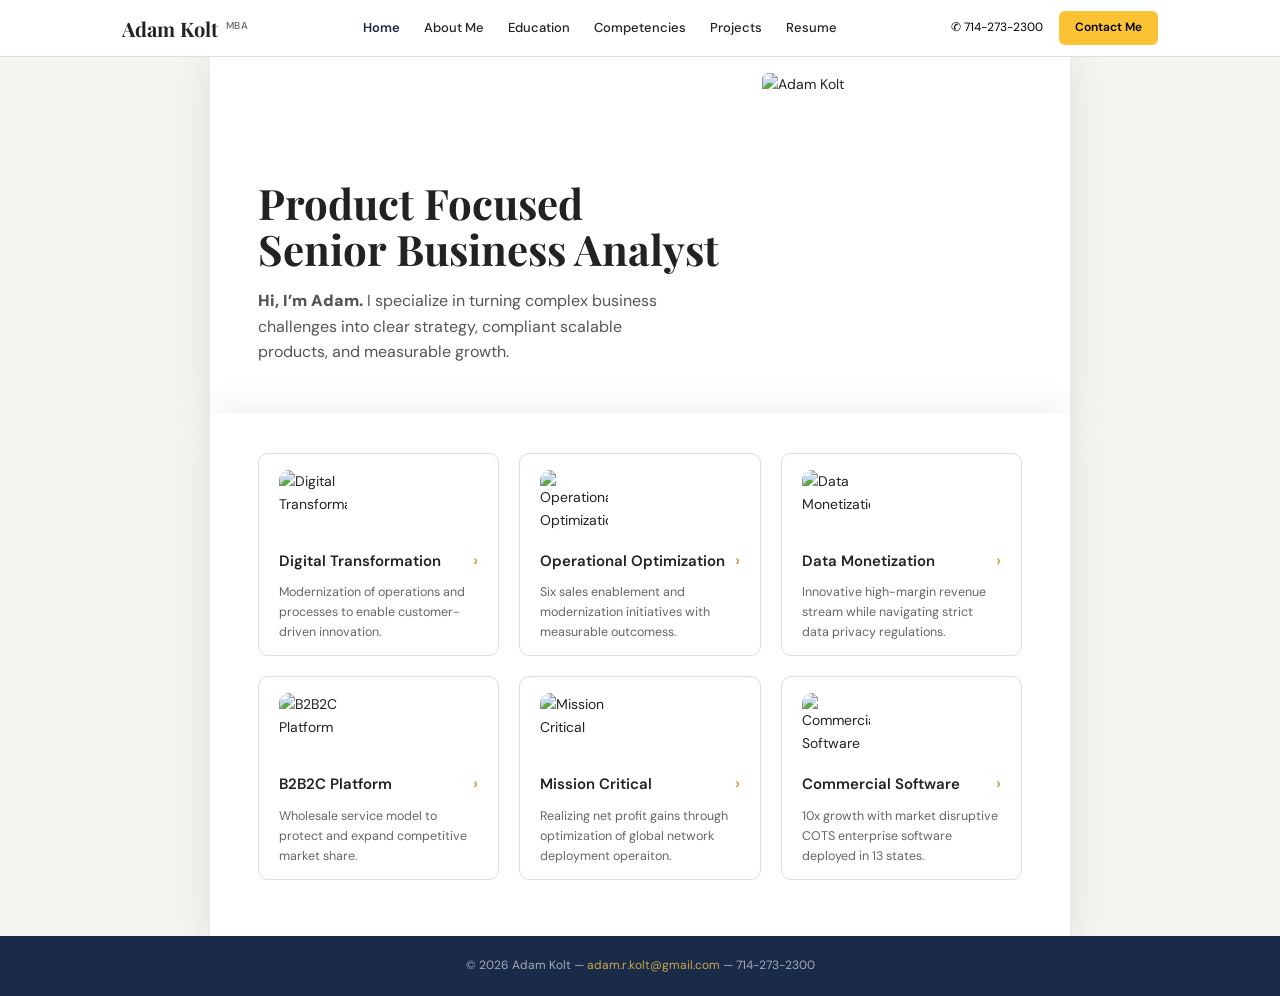
==== index.html @ 17c33299 "Swap Operational Optimization and Commercial Software card positions" ====
<!DOCTYPE html>
<html lang="en">

<head>
  <meta charset="UTF-8">
  <meta name="viewport" content="width=device-width, initial-scale=1.0">
  <title>Adam Kolt MBA – Portfolio</title>
  <link
    href="https://fonts.googleapis.com/css2?family=Playfair+Display:wght@700&family=DM+Sans:wght@300;400;500;600&display=swap"
    rel="stylesheet">
  <link rel="stylesheet" href="css/style.css">
</head>

<body>

  <!-- HEADER -->
  <header class="site-header">
    <div class="header-inner">
      <a href="index.html" class="header-logo">Adam Kolt <sup>MBA</sup></a>
      <nav class="site-nav">
        <a href="index.html" class="active">Home</a>
        <a href="about.html">About Me</a>
        <a href="education.html">Education</a>
        <a href="competencies.html">Competencies</a>
        <a href="projects/digital-transformation.html">Projects</a>
        <a href="resume.html">Resume</a>
      </nav>
      <div class="header-actions">
        <span class="header-phone">&#9990; 714-273-2300</span>
        <a href="mailto:adam.r.kolt@gmail.com" class="btn-contact">Contact Me</a>
      </div>
    </div>
  </header>

  <!-- HERO -->
  <div class="hero">
    <div class="hero-inner">
      <div>
        <h1 class="hero-heading">Product Focused Senior Business Analyst</h1>
        <p class="hero-sub">
          <span style="font-weight:900;">Hi, I’m Adam.</span> I specialize in turning complex business challenges into
          clear strategy, compliant scalable products, and measurable growth.
        </p>

      </div>
      <div class="hero-photo">
        <img src="images/AdamKolt.JPG" alt="Adam Kolt"
          style="width:100%;height:100%;object-fit:cover;object-position:center top;">
      </div>
    </div>
  </div>

  <!-- PROJECT CARDS -->
  <div class="cards-section">
    <div class="cards-grid">

      <!-- Digital Transformation -->
      <a href="projects/digital-transformation.html" class="project-card">
        <div class="card-icon">
          <img src="images/DT_Icon.png" alt="Digital Transformation" style="width:100%;height:100%;object-fit:contain;">
        </div>
        <div class="card-title">
          <h3>Digital Transformation</h3>
          <span class="card-arrow">›</span>
        </div>
        <p class="card-desc">Modernization of operations and processes to enable customer-driven innovation.</p>
      </a>

      <!-- Operational Optimization -->
      <a href="projects/operational-optimization.html" class="project-card">
        <div class="card-icon">
          <img src="images/OO_Icon.png" alt="Operational Optimization"
            style="width:100%;height:100%;object-fit:contain;">
        </div>
        <div class="card-title">
          <h3>Operational Optimization</h3>
          <span class="card-arrow">›</span>
        </div>
        <p class="card-desc">Six sales enablement and modernization initiatives with measurable outcomess.</p>
      </a>

      <!-- Data Monetization -->
      <a href="projects/data-monetization.html" class="project-card">
        <div class="card-icon">
          <img src="images/DM_Icon.png" alt="Data Monetization" style="width:100%;height:100%;object-fit:contain;">
        </div>
        <div class="card-title">
          <h3>Data Monetization</h3>
          <span class="card-arrow">›</span>
        </div>
        <p class="card-desc">Innovative high-margin revenue stream while navigating strict data privacy regulations.
        </p>
      </a>

      <!-- B2B2C Platform -->
      <a href="projects/b2b2c-platform.html" class="project-card">
        <div class="card-icon">
          <img src="images/BBC_Icon.png" alt="B2B2C Platform" style="width:100%;height:100%;object-fit:contain;">
        </div>
        <div class="card-title">
          <h3>B2B2C Platform</h3>
          <span class="card-arrow">›</span>
        </div>
        <p class="card-desc">Wholesale service model to protect and expand competitive market share.
        </p>
      </a>

      <!-- Mission Critical -->
      <a href="projects/mission-critical.html" class="project-card">
        <div class="card-icon">
          <img src="images/MC_Icon.png" alt="Mission Critical" style="width:100%;height:100%;object-fit:contain;">
        </div>
        <div class="card-title">
          <h3>Mission Critical</h3>
          <span class="card-arrow">›</span>
        </div>
        <p class="card-desc">Realizing net profit gains through optimization of global network deployment operaiton.</p>
      </a>

      <!-- Commercial Software -->
      <a href="projects/commercial-software.html" class="project-card">
        <div class="card-icon">
          <img src="images/CS_Icon.png" alt="Commercial Software" style="width:100%;height:100%;object-fit:contain;">
        </div>
        <div class="card-title">
          <h3>Commercial Software</h3>
          <span class="card-arrow">›</span>
        </div>
        <p class="card-desc">10x growth with market disruptive COTS enterprise software deployed in 13 states.</p>
      </a>

    </div>
  </div>

  <footer class="site-footer">
    &copy; 2026 Adam Kolt &mdash; <a href="mailto:adam.r.kolt@gmail.com">adam.r.kolt@gmail.com</a> &mdash;
    714-273-2300
  </footer>

</body>

</html>
---- css/style.css ----
/* ============================================================
   Adam Kolt Portfolio — Shared Stylesheet
   Design System: Playfair Display + DM Sans, Navy/Gold palette
   ============================================================ */

*, *::before, *::after { box-sizing: border-box; margin: 0; padding: 0; }

:root {
  --gold:   #C9A84C;
  --navy:   #1A2B4A;
  --red:    #D94F3D;
  --teal:   #2E7D6E;
  --bg:     #F5F4F0;
  --white:  #FFFFFF;
  --text:   #222222;
  --muted:  #666666;
  --border: #E0DDD5;
}

body {
  font-family: 'DM Sans', sans-serif;
  background: var(--bg);
  color: var(--text);
  font-size: 14px;
  line-height: 1.65;
}

a { text-decoration: none; color: inherit; }

/* ── SITE HEADER ── */
.site-header {
  background: var(--white);
  border-bottom: 1px solid var(--border);
  position: sticky;
  top: 0;
  z-index: 100;
}

.header-inner {
  max-width: 1100px;
  margin: 0 auto;
  padding: 0 32px;
  height: 56px;
  display: flex;
  align-items: center;
  gap: 32px;
}

.header-logo {
  font-family: 'Playfair Display', serif;
  font-size: 20px;
  font-weight: 700;
  color: var(--text);
  white-space: nowrap;
  flex-shrink: 0;
}

.header-logo sup {
  font-family: 'DM Sans', sans-serif;
  font-size: 10px;
  font-weight: 500;
  color: var(--muted);
  letter-spacing: .4px;
  vertical-align: super;
  margin-left: 3px;
}

.site-nav {
  display: flex;
  gap: 24px;
  flex: 1;
  justify-content: center;
}

.site-nav a {
  font-size: 13px;
  font-weight: 500;
  color: var(--text);
  transition: color .15s;
  white-space: nowrap;
}

.site-nav a:hover,
.site-nav a.active { color: var(--navy); font-weight: 600; }

.header-actions {
  display: flex;
  align-items: center;
  gap: 16px;
  flex-shrink: 0;
}

.header-phone {
  font-size: 12px;
  color: #000000;
  white-space: nowrap;
}

.btn-contact {
  background: #FBC233;
  color: #000000;
  font-size: 12px;
  font-weight: 600;
  padding: 7px 16px;
  border-radius: 6px;
  transition: opacity .15s;
  white-space: nowrap;
}

.btn-contact:hover { opacity: .85; }

/* ── PAGE WRAPPER ── */
.page {
  max-width: 860px;
  margin: 0 auto;
  background: var(--white);
  box-shadow: 0 4px 40px rgba(0,0,0,.10);
  min-height: calc(100vh - 56px);
}

/* ── TOP BAR (project pages) ── */
.top-bar {
  background: #ECECEA;
  padding: 18px 48px 14px;
}

.top-bar h1 {
  font-family: 'Playfair Display', serif;
  font-size: 28px;
  font-weight: 700;
  color: var(--text);
  letter-spacing: -.3px;
}

.top-bar h1 sup {
  font-family: 'DM Sans', sans-serif;
  font-size: 11px;
  font-weight: 500;
  letter-spacing: .5px;
  color: var(--muted);
  vertical-align: super;
  margin-left: 4px;
}

/* ── MAIN CONTENT ── */
.content {
  padding: 32px 48px 48px;
}

/* ── SECTION HEADER ── */
.section-header {
  display: flex;
  align-items: center;
  gap: 14px;
  margin-bottom: 8px;
}

.section-icon {
  width: 52px;
  height: 52px;
  border-radius: 10px;
  display: flex;
  align-items: center;
  justify-content: center;
  flex-shrink: 0;
  overflow: hidden;
}

.section-icon svg { width: 28px; height: 28px; }

.section-title h2 {
  font-family: 'Playfair Display', serif;
  font-size: 26px;
  color: var(--text);
  font-weight: 700;
  line-height: 1;
}

.tags {
  display: flex;
  flex-wrap: wrap;
  gap: 6px;
  margin-top: 5px;
}

.tag {
  font-size: 11px;
  font-weight: 500;
  color: var(--muted);
  border-left: 2px solid var(--gold);
  padding-left: 6px;
  letter-spacing: .2px;
}

/* ── INTRO TEXT ── */
.intro {
  margin: 20px 0 24px;
  font-size: 13.5px;
  color: #333;
  line-height: 1.7;
}

/* ── CALLOUT CARDS ── */
.callout {
  display: flex;
  gap: 0;
  margin-bottom: 14px;
  border-radius: 6px;
  overflow: hidden;
}

.callout-bar  { width: 5px; flex-shrink: 0; }

.callout-body {
  padding: 14px 18px;
  font-size: 13px;
  line-height: 1.65;
  flex: 1;
}

.callout.gold .callout-bar  { background: var(--gold); }
.callout.gold .callout-body { background: #FDF8EE; }
.callout.navy .callout-bar  { background: var(--navy); }
.callout.navy .callout-body { background: #EEF1F7; }
.callout.red  .callout-bar  { background: var(--red); }
.callout.red  .callout-body { background: #FDF0EE; }
.callout.teal .callout-bar  { background: var(--teal); }
.callout.teal .callout-body { background: #EEF5F3; }

/* ── BULLET LIST ── */
.bullet-list {
  margin: 24px 0;
  display: flex;
  flex-direction: column;
  gap: 0;
}

.bullet-item {
  display: flex;
  gap: 10px;
  padding: 10px 0;
  border-bottom: 1px solid var(--border);
  font-size: 13px;
  line-height: 1.65;
  align-items: flex-start;
}

.bullet-item:last-child { border-bottom: none; }

.bullet-dot {
  width: 6px;
  height: 6px;
  background: var(--gold);
  border-radius: 50%;
  flex-shrink: 0;
  margin-top: 7px;
}

.bullet-item strong { color: var(--navy); font-weight: 600; }

/* ── TWO-COLUMN SECTION ── */
.two-col {
  display: grid;
  grid-template-columns: 1fr 1fr;
  gap: 24px;
  align-items: start;
  margin-bottom: 8px;
}

/* ── WIREFRAME MOCKUP ── */
.mockup-card {
  background: #F8F8F6;
  border: 1px solid var(--border);
  border-radius: 10px;
  padding: 18px;
  font-size: 11px;
}

.mockup-grid {
  display: grid;
  grid-template-columns: 1fr 1fr 1fr;
  gap: 10px;
  margin-bottom: 12px;
}

.mockup-col label {
  display: block;
  font-weight: 600;
  font-size: 10px;
  color: var(--navy);
  margin-bottom: 4px;
  text-transform: uppercase;
  letter-spacing: .4px;
}

.mockup-option {
  display: flex;
  align-items: center;
  gap: 5px;
  margin-bottom: 3px;
  color: #555;
  font-size: 10.5px;
}

.mockup-checkbox {
  width: 10px; height: 10px;
  border: 1px solid #999;
  border-radius: 2px;
  flex-shrink: 0;
}

.mockup-row2 {
  display: grid;
  grid-template-columns: 1fr 1fr 1fr;
  gap: 10px;
  margin-bottom: 14px;
}

.mockup-btns { display: flex; gap: 8px; margin-bottom: 10px; }

.mockup-btn {
  padding: 5px 16px;
  border-radius: 4px;
  font-size: 11px;
  font-weight: 600;
  cursor: default;
}

.mockup-btn.generate { background: var(--navy); color: #fff; }
.mockup-btn.reset    { background: #eee; color: var(--red); border: 1px solid var(--red); }

/* ── PRICE BAR ── */
.price-bar-wrap { border-top: 1px solid var(--border); padding-top: 10px; }

.price-labels {
  display: flex;
  justify-content: space-between;
  font-size: 9.5px;
  color: var(--muted);
  margin-bottom: 2px;
}

.price-track {
  height: 6px;
  background: #E0E0E0;
  border-radius: 3px;
  position: relative;
  margin-bottom: 6px;
}

.price-fill {
  position: absolute; left: 0; top: 0;
  height: 100%; width: 55%;
  background: linear-gradient(90deg, var(--navy), var(--gold));
  border-radius: 3px;
}

.price-rows {
  display: flex;
  justify-content: space-between;
  font-size: 9.5px;
  color: #777;
}

.mockup-footer {
  display: flex;
  align-items: center;
  justify-content: space-between;
  margin-top: 10px;
  border-top: 1px solid var(--border);
  padding-top: 10px;
}

.mockup-footer .back-btn {
  font-size: 10px; color: var(--navy); font-weight: 600;
  border: 1px solid var(--navy); padding: 4px 12px; border-radius: 4px;
}

.mockup-footer .total { text-align: center; }
.mockup-footer .total .label   { font-size: 9px; color: var(--muted); }
.mockup-footer .total .value   { font-size: 18px; font-weight: 700; color: var(--navy); font-family: 'Playfair Display', serif; }
.mockup-footer .total .value span { font-size: 11px; color: var(--muted); }
.mockup-footer .proceed-btn {
  font-size: 10px; color: #fff; font-weight: 600;
  background: var(--navy); padding: 4px 12px; border-radius: 4px;
}

/* ── SPEND NOTE ── */
.spend-note {
  background: #F7F7F5;
  border: 1px solid var(--border);
  border-radius: 6px;
  padding: 12px 14px;
  font-size: 11.5px;
  color: #555;
  display: flex;
  align-items: flex-start;
  gap: 10px;
  margin-top: 12px;
}

.spend-note .arrow {
  width: 24px; height: 24px;
  border: 1.5px solid var(--gold);
  border-radius: 50%;
  display: flex; align-items: center; justify-content: center;
  flex-shrink: 0;
  color: var(--gold);
  font-size: 13px; font-weight: 700;
}

/* ── PHONE MOCKUP ── */
.phone-wrap { display: flex; justify-content: center; }

.phone {
  width: 200px;
  background: #1C1C2E;
  border-radius: 28px;
  padding: 12px;
  box-shadow: 0 12px 40px rgba(0,0,0,.25);
}

.phone-screen  { background: #F0F2F5; border-radius: 20px; overflow: hidden; }

.phone-topbar {
  background: #0A7B55;
  padding: 10px 12px 8px;
  display: flex; align-items: center; justify-content: space-between;
}

.phone-topbar .brand { color: #fff; font-size: 11px; font-weight: 700; letter-spacing: .2px; }

.phone-topbar .dots { display: flex; gap: 3px; }
.phone-topbar .dots span { width: 4px; height: 4px; background: rgba(255,255,255,.6); border-radius: 50%; }

.phone-chat { padding: 10px; }

.chat-bubble-ad {
  background: #fff;
  border-radius: 12px 12px 12px 2px;
  padding: 10px;
  margin-bottom: 8px;
  box-shadow: 0 2px 6px rgba(0,0,0,.08);
}

.ad-header {
  background: linear-gradient(135deg, #0A7B55, #0DAF78);
  border-radius: 8px;
  padding: 8px 10px;
  margin-bottom: 8px;
  display: flex; align-items: center; gap: 8px;
}

.ad-header .ad-icon {
  width: 28px; height: 28px;
  background: #fff; border-radius: 6px;
  display: flex; align-items: center; justify-content: center;
  font-weight: 900; font-size: 11px; color: #0A7B55;
}

.ad-header .ad-title { color: #fff; font-size: 10px; font-weight: 700; line-height: 1.2; }
.ad-header .ad-logo  { margin-left: auto; }
.ad-header .ad-logo img { height: 18px; }

.ad-text { font-size: 10px; color: #333; line-height: 1.5; }

.chat-info {
  font-size: 9px; color: var(--muted);
  display: flex; align-items: center; gap: 4px; margin-bottom: 6px;
}

.chat-info span { background: #e0e0e0; border-radius: 10px; padding: 2px 7px; }

.call-back-btn {
  background: #0DAF78; color: #fff;
  font-size: 10px; font-weight: 600;
  text-align: center; padding: 6px;
  border-radius: 8px; width: 100%; display: block;
}

/* ── RIGHT COLUMN BULLETS ── */
.right-col-list { display: flex; flex-direction: column; gap: 0; }

.right-bullet {
  display: flex; gap: 10px;
  padding: 9px 0;
  border-bottom: 1px solid var(--border);
  font-size: 12.5px; line-height: 1.65;
  align-items: flex-start;
}

.right-bullet:last-child { border-bottom: none; }

.right-bullet .dot {
  width: 5px; height: 5px;
  background: var(--gold); border-radius: 50%;
  flex-shrink: 0; margin-top: 7px;
}

.right-bullet strong { color: var(--navy); font-weight: 600; }

/* ── DIVIDER ── */
.divider { height: 1px; background: var(--border); margin: 20px 0; }

/* ── METRICS STRIP ── */
.metrics {
  display: flex;
  gap: 0;
  background: var(--navy);
  border-radius: 8px;
  overflow: hidden;
  margin-top: 28px;
}

.metric {
  flex: 1;
  padding: 16px 20px;
  border-right: 1px solid rgba(255,255,255,.1);
  text-align: center;
}

.metric:last-child { border-right: none; }

.metric .val {
  font-family: 'Playfair Display', serif;
  font-size: 22px;
  color: var(--gold);
  font-weight: 700;
}

.metric .lbl {
  font-size: 11px;
  color: rgba(255,255,255,.65);
  margin-top: 3px;
  line-height: 1.3;
}

/* ── DATA TABLE ── */
.data-table {
  width: 100%;
  border-collapse: collapse;
  font-size: 12px;
  margin: 20px 0;
}

.data-table th {
  background: var(--navy);
  color: #fff;
  font-weight: 600;
  padding: 10px 12px;
  text-align: left;
  font-size: 11px;
  letter-spacing: .3px;
}

.data-table td {
  padding: 9px 12px;
  border-bottom: 1px solid var(--border);
  vertical-align: middle;
}

.data-table tr:nth-child(even) td { background: #FAFAF8; }

.status-badge {
  display: inline-block;
  padding: 2px 10px;
  border-radius: 10px;
  font-size: 11px;
  font-weight: 600;
}

.status-badge.complete  { background: #D4EDDA; color: #1A6B32; }
.status-badge.progress  { background: #FFF3CD; color: #856404; }
.status-badge.pending   { background: #F8D7DA; color: #721C24; }

/* ── REFERENCES SECTION ── */
.references {
  margin-top: 40px;
  padding-top: 24px;
  border-top: 2px solid var(--border);
}

.references h3 {
  font-family: 'Playfair Display', serif;
  font-size: 22px;
  margin-bottom: 16px;
}

.ref-logos {
  display: flex;
  flex-wrap: wrap;
  gap: 16px;
  align-items: center;
}

.ref-logo {
  display: flex;
  flex-direction: column;
  align-items: center;
  gap: 4px;
}

.ref-logo-box {
  width: 80px;
  height: 40px;
  border: 1px solid var(--border);
  border-radius: 6px;
  display: flex;
  align-items: center;
  justify-content: center;
  background: var(--white);
  font-size: 11px;
  font-weight: 700;
  color: var(--navy);
  text-align: center;
  padding: 4px;
}

.ref-logo span {
  font-size: 9px;
  color: var(--muted);
  text-align: center;
  line-height: 1.3;
  max-width: 80px;
}

/* ── NUMBERED SECTION HEADER ── */
.num-section { margin: 20px 0 8px; }

.num-section h3 {
  font-size: 14px;
  font-weight: 600;
  color: var(--navy);
  display: flex;
  align-items: center;
  gap: 8px;
}

.num-badge {
  width: 24px; height: 24px;
  background: var(--navy);
  color: #fff;
  border-radius: 50%;
  display: flex; align-items: center; justify-content: center;
  font-size: 12px; font-weight: 700;
  flex-shrink: 0;
}

.nested-list {
  list-style: none;
  padding: 0; margin: 8px 0 0 32px;
  display: flex; flex-direction: column; gap: 4px;
}

.nested-list li {
  font-size: 13px;
  line-height: 1.65;
  color: #333;
  padding-left: 14px;
  position: relative;
}

.nested-list li::before {
  content: '•';
  position: absolute; left: 0;
  color: var(--gold);
  font-weight: 700;
}

/* ── TOOLS SECTION ── */
.tools-section {
  background: #F7F7F5;
  border: 1px solid var(--border);
  border-radius: 8px;
  padding: 16px 20px;
  margin-top: 24px;
}

.tools-section h4 {
  font-size: 12px;
  font-weight: 700;
  color: var(--navy);
  text-transform: uppercase;
  letter-spacing: .5px;
  margin-bottom: 12px;
}

.tools-grid {
  display: grid;
  grid-template-columns: repeat(auto-fill, minmax(200px, 1fr));
  gap: 12px;
}

.tool-group label {
  display: block;
  font-size: 10px;
  font-weight: 700;
  color: var(--navy);
  text-transform: uppercase;
  letter-spacing: .4px;
  margin-bottom: 4px;
}

.tool-group p {
  font-size: 11.5px;
  color: #555;
  line-height: 1.5;
}

/* ── IMAGE PLACEHOLDER ── */
.img-placeholder {
  background: #ECECEA;
  border-radius: 8px;
  display: flex;
  align-items: center;
  justify-content: center;
  color: var(--muted);
  font-size: 12px;
  font-style: italic;
}

/* ── PHOTO STRIP ── */
.photo-strip {
  display: grid;
  grid-template-columns: repeat(3, 1fr);
  gap: 12px;
  margin-top: 28px;
}

.photo-strip .img-placeholder { height: 160px; }

/* ── NEWSPAPER CLIPPING ── */
.newspaper {
  border: 1px solid var(--border);
  border-radius: 6px;
  overflow: hidden;
  margin: 20px 0;
}

.newspaper-header {
  background: var(--navy);
  color: #fff;
  text-align: center;
  padding: 8px 16px;
}

.newspaper-header h4 {
  font-family: 'Playfair Display', serif;
  font-size: 16px;
  letter-spacing: 1px;
}

.newspaper-header p {
  font-size: 9px;
  color: rgba(255,255,255,.7);
  text-transform: uppercase;
  letter-spacing: 1.5px;
  margin-top: 2px;
}

.newspaper-body {
  padding: 16px;
  background: #FDFDFB;
}

.newspaper-headline {
  font-family: 'Playfair Display', serif;
  font-size: 20px;
  font-weight: 700;
  margin-bottom: 12px;
  line-height: 1.2;
}

.newspaper-cols {
  display: grid;
  grid-template-columns: 1fr 1fr;
  gap: 16px;
}

.newspaper-text {
  font-size: 11.5px;
  color: #333;
  line-height: 1.6;
}

/* ── WORLD MAP PLACEHOLDER ── */
.world-map {
  width: 100%;
  height: 240px;
  background: linear-gradient(135deg, #EEF1F7, #D8E0EE);
  border-radius: 8px;
  border: 1px solid var(--border);
  display: flex;
  align-items: center;
  justify-content: center;
  margin: 20px 0;
  position: relative;
  overflow: hidden;
}

.world-map::before {
  content: '🌍';
  font-size: 80px;
  opacity: .2;
  position: absolute;
}

.world-map-label {
  font-size: 13px;
  font-weight: 600;
  color: var(--navy);
  z-index: 1;
}

/* ── DEVICE MOCKUP (OO page) ── */
.device-section {
  display: flex;
  gap: 20px;
  align-items: flex-start;
  margin: 16px 0;
  padding: 16px 0;
}

.device-section:last-child { border-bottom: none; }

.device-num {
  width: 32px; height: 32px;
  background: var(--navy);
  color: #fff;
  border-radius: 6px;
  display: flex; align-items: center; justify-content: center;
  font-family: 'Playfair Display', serif;
  font-size: 17px; font-weight: 700;
  flex-shrink: 0;
}

.device-content { flex: 1; }

.device-content h4 {
  font-size: 14px;
  font-weight: 600;
  color: var(--navy);
  margin-bottom: 6px;
}

.device-content p {
  font-size: 13px;
  color: #444;
  line-height: 1.65;
}

.device-img {
  width: 160px;
  height: 110px;
  flex-shrink: 0;
}

/* ── HERO (homepage) ── */
.hero {
  background: var(--bg);
}

.hero-inner {
  max-width: 860px;
  margin: 0 auto;
  padding: 16px 48px 0;
  display: grid;
  grid-template-columns: 1fr auto;
  gap: 40px;
  align-items: flex-end;
  background: var(--white);
  box-shadow: 0 4px 40px rgba(0,0,0,.10);
}

.hero-heading {
  font-family: 'Playfair Display', serif;
  font-size: 42px;
  font-weight: 700;
  line-height: 1.1;
  color: var(--text);
  margin-bottom: 16px;
  max-width: 461px;
}

.hero-sub {
  font-size: 16px;
  color: #555;
  line-height: 1.6;
  max-width: 417px;
  padding-bottom: 48px;
}

.hero-photo {
  width: 260px;
  height: 340px;
  border-radius: 6px 6px 0 0;
  overflow: hidden;
  flex-shrink: 0;
}

.hero-photo .img-placeholder {
  width: 100%; height: 100%;
  background: linear-gradient(160deg, #1A2B4A 0%, #2E4270 100%);
  color: rgba(255,255,255,.5);
  font-size: 13px;
}

/* ── PROJECT CARDS GRID ── */
.cards-section {
  max-width: 860px;
  margin: 0 auto;
  padding: 40px 48px 56px;
  background: var(--white);
  box-shadow: 0 4px 40px rgba(0,0,0,.10);
}

.cards-grid {
  display: grid;
  grid-template-columns: repeat(3, 1fr);
  gap: 20px;
}

.project-card {
  border: 1px solid var(--border);
  border-radius: 10px;
  padding: 16px 20px 13px;
  transition: box-shadow .2s, transform .2s;
  cursor: pointer;
}

.project-card:hover {
  box-shadow: 0 6px 24px rgba(0,0,0,.10);
  transform: translateY(-2px);
}

.card-icon {
  width: 68px; height: 68px;
  border-radius: 10px;
  display: flex; align-items: center; justify-content: center;
  margin-bottom: 10px;
  overflow: hidden;
}

.card-icon svg { width: 34px; height: 34px; }

.card-title {
  display: flex;
  align-items: center;
  justify-content: space-between;
  margin-bottom: 8px;
}

.card-title h3 {
  font-size: 15px;
  font-weight: 600;
  color: var(--text);
}

.card-arrow {
  color: var(--gold);
  font-size: 16px;
  font-weight: 700;
}

.card-desc {
  font-size: 12.5px;
  color: var(--muted);
  line-height: 1.6;
}

/* ── ABOUT PAGE ── */
.page-title {
  font-family: 'Playfair Display', serif;
  font-size: 34px;
  font-weight: 700;
  margin-bottom: 14px;
}

.tag-row {
  display: flex;
  flex-wrap: wrap;
  gap: 0;
  margin-bottom: 24px;
}

.tag-row .tag-pill {
  font-size: 12px;
  font-weight: 600;
  color: var(--navy);
  padding-right: 12px;
  margin-right: 12px;
  border-right: 1px solid var(--border);
}

.tag-row .tag-pill:last-child {
  border-right: none;
  padding-right: 0;
  margin-right: 0;
}

.bio-text {
  font-size: 14px;
  color: #333;
  line-height: 1.8;
  margin-bottom: 18px;
}

/* ── EDUCATION PAGE ── */
.edu-list { list-style: none; padding: 0; margin: 16px 0 0; }

.edu-item {
  display: flex;
  gap: 12px;
  padding: 12px 0;
  border-bottom: 1px solid var(--border);
  align-items: flex-start;
}

.edu-item:last-child { border-bottom: none; }

.edu-dot {
  width: 8px; height: 8px;
  background: var(--gold);
  border-radius: 50%;
  flex-shrink: 0;
  margin-top: 7px;
}

.edu-item h4 { font-size: 14px; font-weight: 600; color: var(--navy); }
.edu-item p  { font-size: 13px; color: var(--muted); margin-top: 2px; }

.edu-photo {
  float: right;
  width: 270px;
  height: 324px;
  margin: 0 0 16px 24px;
  border-radius: 8px;
  overflow: hidden;
}

.edu-photo .img-placeholder {
  width: 100%; height: 100%;
  background: linear-gradient(160deg, #d4e0f0, #b8c8e0);
}

/* ── CIRCULAR DIAGRAM ── */
.diagram-placeholder {
  width: 280px;
  height: 280px;
  border-radius: 50%;
  background: conic-gradient(
    var(--navy) 0deg 60deg,
    var(--gold) 60deg 120deg,
    var(--teal) 120deg 180deg,
    #7B9BD6 180deg 240deg,
    var(--red) 240deg 300deg,
    #5A7A4A 300deg 360deg
  );
  margin: 0 auto;
  box-shadow: 0 8px 32px rgba(0,0,0,.15);
  display: flex;
  align-items: center;
  justify-content: center;
  position: relative;
}

.diagram-center {
  width: 100px; height: 100px;
  background: var(--white);
  border-radius: 50%;
  display: flex;
  align-items: center;
  justify-content: center;
  font-size: 10px;
  font-weight: 700;
  color: var(--navy);
  text-align: center;
  line-height: 1.3;
}

/* ── APP MOCKUP STRIP ── */
.app-strip {
  display: grid;
  grid-template-columns: repeat(4, 1fr);
  gap: 12px;
  margin: 20px 0;
}

.app-screen {
  background: #1C1C2E;
  border-radius: 16px;
  padding: 8px;
  height: auto;
}

.app-screen-inner {
  background: var(--white);
  border-radius: 10px;
  height: 100%;
  display: flex;
  align-items: center;
  justify-content: center;
  font-size: 10px;
  color: var(--muted);
  text-align: center;
  padding: 8px;
}

/* ── FOOTER ── */
.site-footer {
  background: var(--navy);
  color: rgba(255,255,255,.6);
  text-align: center;
  padding: 20px;
  font-size: 12px;
}

.site-footer a { color: var(--gold); }

/* ── RESPONSIVE ── */
@media (max-width: 700px) {
  .header-inner { padding: 0 16px; gap: 12px; }
  .site-nav { gap: 12px; }
  .site-nav a { font-size: 11px; }
  .hero-inner { grid-template-columns: 1fr; padding: 32px 24px; }
  .hero-photo { display: none; }
  .cards-section { padding: 24px 20px; }
  .cards-grid { grid-template-columns: 1fr 1fr; }
  .content { padding: 24px 20px; }
  .two-col { grid-template-columns: 1fr; }
  .metrics { flex-direction: column; }
}
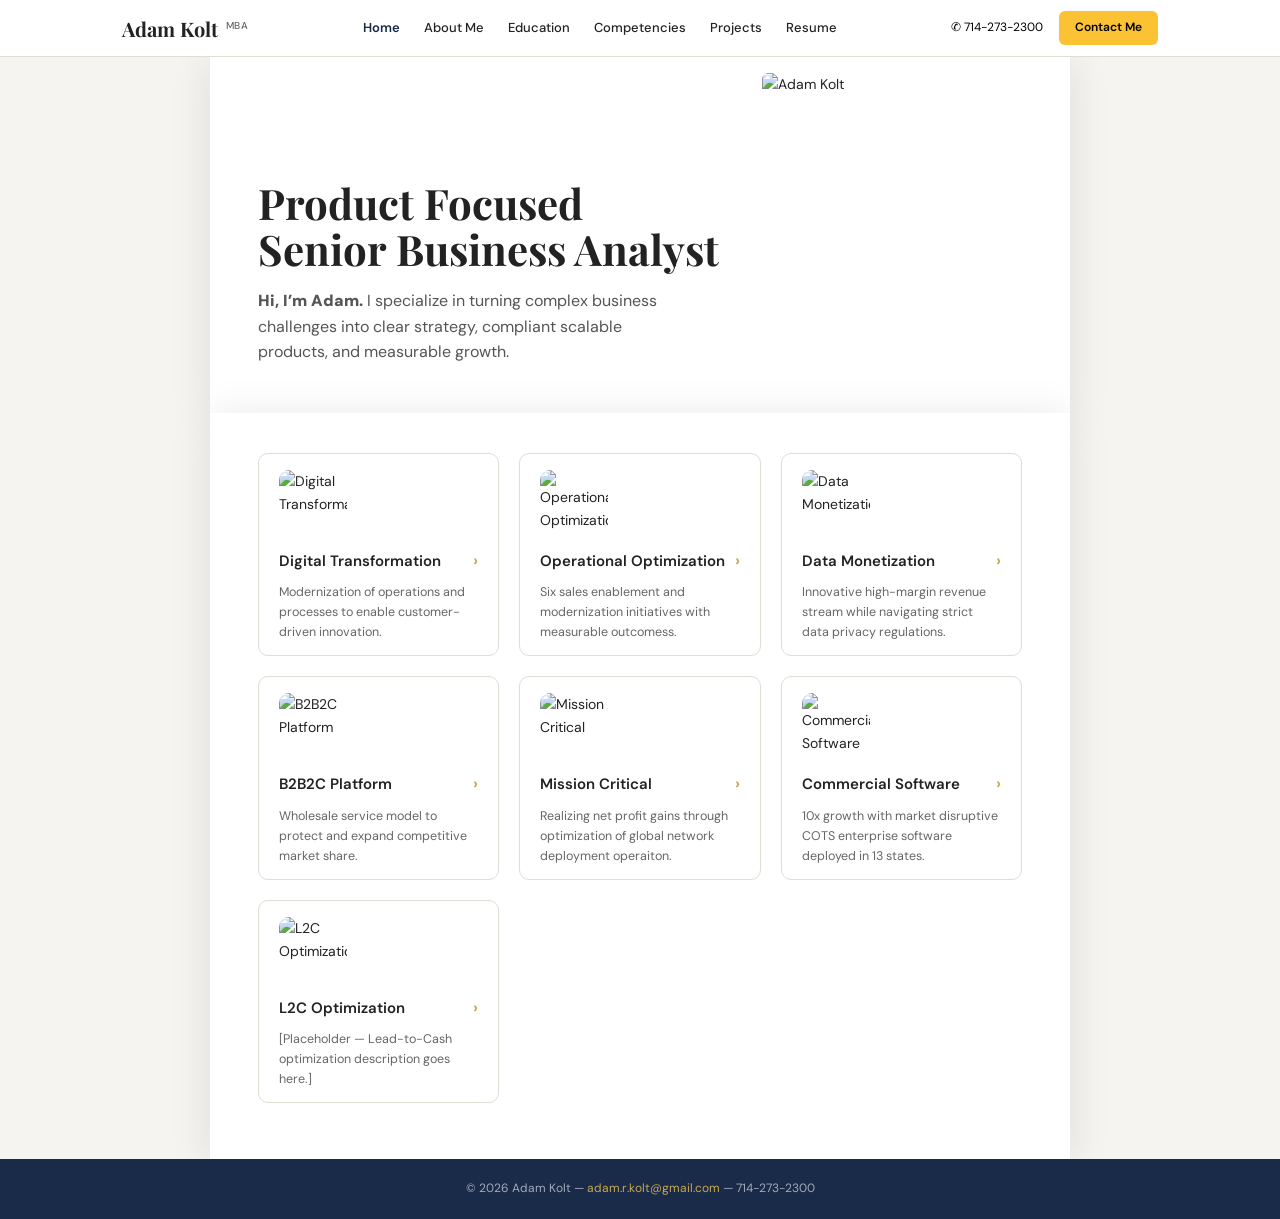
==== commit 72f303d8: "Add L2C Optimization project: card on index, placeholder content page, nav link on all project pages" ====
--- a/index.html
+++ b/index.html
@@ -129,6 +129,18 @@
         <p class="card-desc">10x growth with market disruptive COTS enterprise software deployed in 13 states.</p>
       </a>
 
+      <!-- L2C Optimization -->
+      <a href="projects/L2C-Optimization.html" class="project-card">
+        <div class="card-icon">
+          <img src="images/L2C_Icon.png" alt="L2C Optimization" style="width:100%;height:100%;object-fit:contain;">
+        </div>
+        <div class="card-title">
+          <h3>L2C Optimization</h3>
+          <span class="card-arrow">›</span>
+        </div>
+        <p class="card-desc">[Placeholder — Lead-to-Cash optimization description goes here.]</p>
+      </a>
+
     </div>
   </div>
 
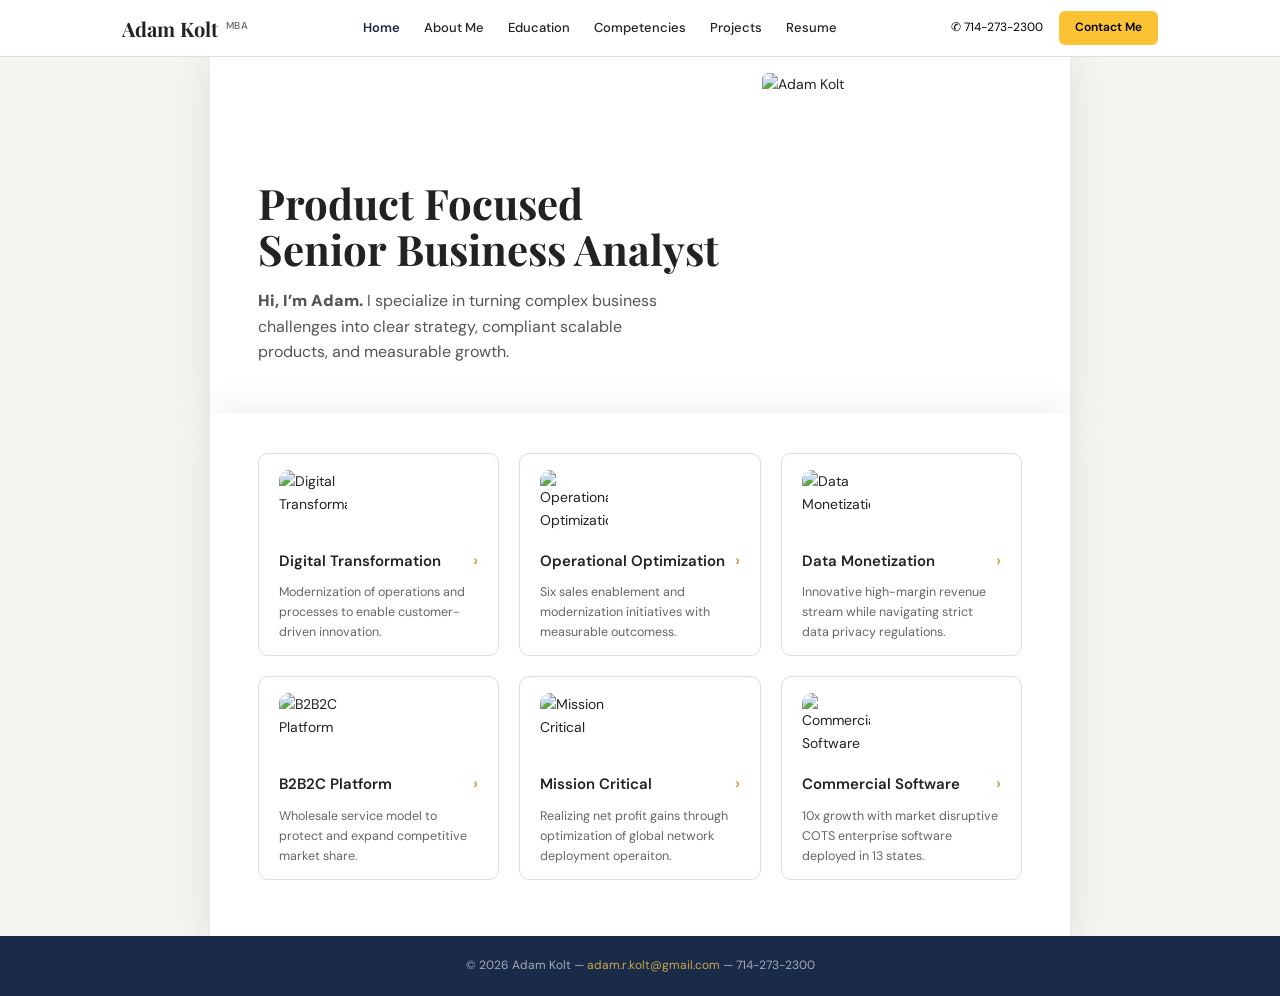
==== commit 1170b034: "Revert "Add L2C Optimization project: card on index, placeholder content page, nav link on all proje" ====
--- a/index.html
+++ b/index.html
@@ -129,18 +129,6 @@
         <p class="card-desc">10x growth with market disruptive COTS enterprise software deployed in 13 states.</p>
       </a>
 
-      <!-- L2C Optimization -->
-      <a href="projects/L2C-Optimization.html" class="project-card">
-        <div class="card-icon">
-          <img src="images/L2C_Icon.png" alt="L2C Optimization" style="width:100%;height:100%;object-fit:contain;">
-        </div>
-        <div class="card-title">
-          <h3>L2C Optimization</h3>
-          <span class="card-arrow">›</span>
-        </div>
-        <p class="card-desc">[Placeholder — Lead-to-Cash optimization description goes here.]</p>
-      </a>
-
     </div>
   </div>
 
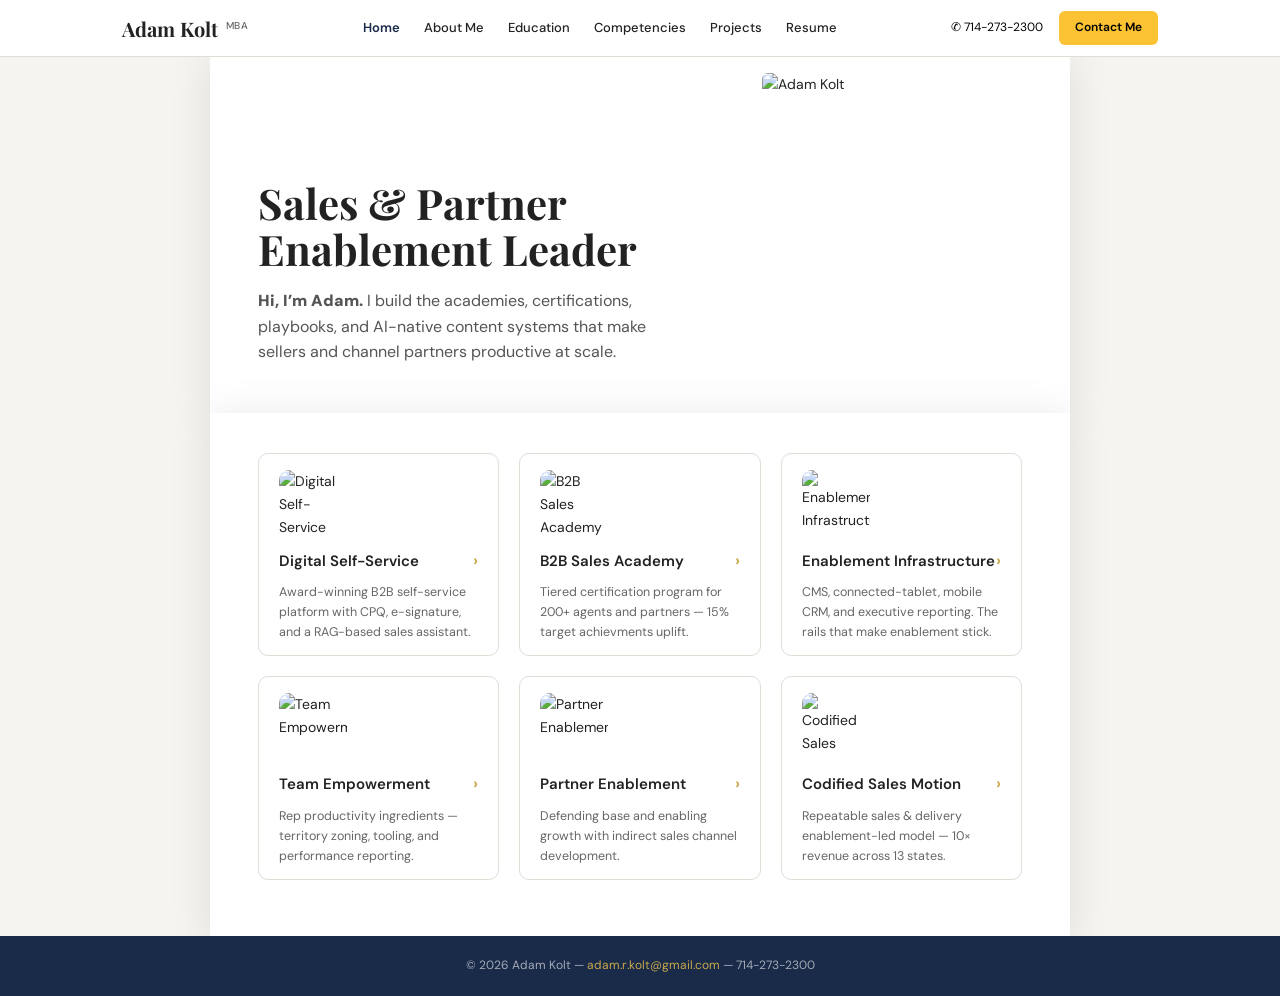
==== commit 5954114e: "Reframe portfolio as Sales Enablement: 6-card project grid, golden-bullet standardization, AI-native" ====
--- a/index.html
+++ b/index.html
@@ -36,10 +36,10 @@
   <div class="hero">
     <div class="hero-inner">
       <div>
-        <h1 class="hero-heading">Product Focused Senior Business Analyst</h1>
+        <h1 class="hero-heading">Sales &amp; Partner Enablement Leader</h1>
         <p class="hero-sub">
-          <span style="font-weight:900;">Hi, I’m Adam.</span> I specialize in turning complex business challenges into
-          clear strategy, compliant scalable products, and measurable growth.
+          <span style="font-weight:900;">Hi, I’m Adam.</span> I build the academies, certifications, playbooks, and
+          AI-native content systems that make sellers and channel partners productive at scale.
         </p>
 
       </div>
@@ -54,79 +54,81 @@
   <div class="cards-section">
     <div class="cards-grid">
 
-      <!-- Digital Transformation -->
+      <!-- Digital Self-Service -->
       <a href="projects/digital-transformation.html" class="project-card">
         <div class="card-icon">
-          <img src="images/DT_Icon.png" alt="Digital Transformation" style="width:100%;height:100%;object-fit:contain;">
+          <img src="images/DT_Icon.png" alt="Digital Self-Service" style="width:100%;height:100%;object-fit:contain;">
         </div>
         <div class="card-title">
-          <h3>Digital Transformation</h3>
+          <h3>Digital Self-Service</h3>
           <span class="card-arrow">›</span>
         </div>
-        <p class="card-desc">Modernization of operations and processes to enable customer-driven innovation.</p>
+        <p class="card-desc">Award-winning B2B self-service platform with CPQ, e-signature, and a RAG-based sales
+          assistant.</p>
       </a>
 
-      <!-- Operational Optimization -->
+      <!-- B2B Sales Academy -->
+      <a href="projects/b2b-sales-academy.html" class="project-card">
+        <div class="card-icon">
+          <img src="images/OO_Icon.png" alt="B2B Sales Academy" style="width:100%;height:100%;object-fit:contain;">
+        </div>
+        <div class="card-title">
+          <h3>B2B Sales Academy</h3>
+          <span class="card-arrow">›</span>
+        </div>
+        <p class="card-desc">Tiered certification program for 200+ agents and partners — 15%
+          target achievments uplift.</p>
+      </a>
+
+      <!-- Enablement Infrastructure -->
       <a href="projects/operational-optimization.html" class="project-card">
         <div class="card-icon">
-          <img src="images/OO_Icon.png" alt="Operational Optimization"
+          <img src="images/DM_Icon.png" alt="Enablement Infrastructure"
             style="width:100%;height:100%;object-fit:contain;">
         </div>
         <div class="card-title">
-          <h3>Operational Optimization</h3>
+          <h3>Enablement Infrastructure</h3>
           <span class="card-arrow">›</span>
         </div>
-        <p class="card-desc">Six sales enablement and modernization initiatives with measurable outcomess.</p>
+        <p class="card-desc">CMS, connected-tablet, mobile CRM, and executive reporting. The rails that
+          make enablement stick.</p>
       </a>
 
-      <!-- Data Monetization -->
-      <a href="projects/data-monetization.html" class="project-card">
+      <!-- Team Empowerment -->
+      <a href="projects/sales-enablement.html" class="project-card">
         <div class="card-icon">
-          <img src="images/DM_Icon.png" alt="Data Monetization" style="width:100%;height:100%;object-fit:contain;">
+          <img src="images/OO_Icon.png" alt="Team Empowerment" style="width:100%;height:100%;object-fit:contain;">
         </div>
         <div class="card-title">
-          <h3>Data Monetization</h3>
+          <h3>Team Empowerment</h3>
           <span class="card-arrow">›</span>
         </div>
-        <p class="card-desc">Innovative high-margin revenue stream while navigating strict data privacy regulations.
-        </p>
+        <p class="card-desc">Rep productivity ingredients — territory zoning, tooling, and performance reporting.</p>
       </a>
 
-      <!-- B2B2C Platform -->
+      <!-- Partner Enablement -->
       <a href="projects/b2b2c-platform.html" class="project-card">
         <div class="card-icon">
-          <img src="images/BBC_Icon.png" alt="B2B2C Platform" style="width:100%;height:100%;object-fit:contain;">
+          <img src="images/BBC_Icon.png" alt="Partner Enablement" style="width:100%;height:100%;object-fit:contain;">
         </div>
         <div class="card-title">
-          <h3>B2B2C Platform</h3>
+          <h3>Partner Enablement</h3>
           <span class="card-arrow">›</span>
         </div>
-        <p class="card-desc">Wholesale service model to protect and expand competitive market share.
-        </p>
+        <p class="card-desc">Defending base and enabling growth with indirect sales channel development.</p>
       </a>
 
-      <!-- Mission Critical -->
-      <a href="projects/mission-critical.html" class="project-card">
+      <!-- Codified Sales Motion -->
+      <a href="projects/commercial-software.html" class="project-card">
         <div class="card-icon">
-          <img src="images/MC_Icon.png" alt="Mission Critical" style="width:100%;height:100%;object-fit:contain;">
+          <img src="images/CS_Icon.png" alt="Codified Sales Motion" style="width:100%;height:100%;object-fit:contain;">
         </div>
         <div class="card-title">
-          <h3>Mission Critical</h3>
+          <h3>Codified Sales Motion</h3>
           <span class="card-arrow">›</span>
         </div>
-        <p class="card-desc">Realizing net profit gains through optimization of global network deployment operaiton.</p>
-      </a>
-
-      <!-- Commercial Software -->
-      <a href="projects/commercial-software.html" class="project-card">
-        <div class="card-icon">
-          <img src="images/CS_Icon.png" alt="Commercial Software" style="width:100%;height:100%;object-fit:contain;">
-        </div>
-        <div class="card-title">
-          <h3>Commercial Software</h3>
-          <span class="card-arrow">›</span>
-        </div>
-        <p class="card-desc">10x growth with market disruptive COTS enterprise software deployed in 13 states.</p>
+        <p class="card-desc">Repeatable sales & delivery enablement-led model — 10× revenue
+          across 13 states.</p>
       </a>
 
     </div>
--- a/css/style.css
+++ b/css/style.css
@@ -195,7 +195,7 @@
 /* ── INTRO TEXT ── */
 .intro {
   margin: 20px 0 24px;
-  font-size: 13.5px;
+  font-size: 14px;
   color: #333;
   line-height: 1.7;
 }
@@ -213,7 +213,7 @@
 
 .callout-body {
   padding: 14px 18px;
-  font-size: 13px;
+  font-size: 14px;
   line-height: 1.65;
   flex: 1;
 }
@@ -239,8 +239,7 @@
   display: flex;
   gap: 10px;
   padding: 10px 0;
-  border-bottom: 1px solid var(--border);
-  font-size: 13px;
+  font-size: 14px;
   line-height: 1.65;
   align-items: flex-start;
 }
@@ -484,8 +483,7 @@
 .right-bullet {
   display: flex; gap: 10px;
   padding: 9px 0;
-  border-bottom: 1px solid var(--border);
-  font-size: 12.5px; line-height: 1.65;
+  font-size: 14px; line-height: 1.65;
   align-items: flex-start;
 }
 
@@ -653,7 +651,7 @@
 }
 
 .nested-list li {
-  font-size: 13px;
+  font-size: 14px;
   line-height: 1.65;
   color: #333;
   padding-left: 14px;
@@ -844,7 +842,7 @@
 }
 
 .device-content p {
-  font-size: 13px;
+  font-size: 14px;
   color: #444;
   line-height: 1.65;
 }
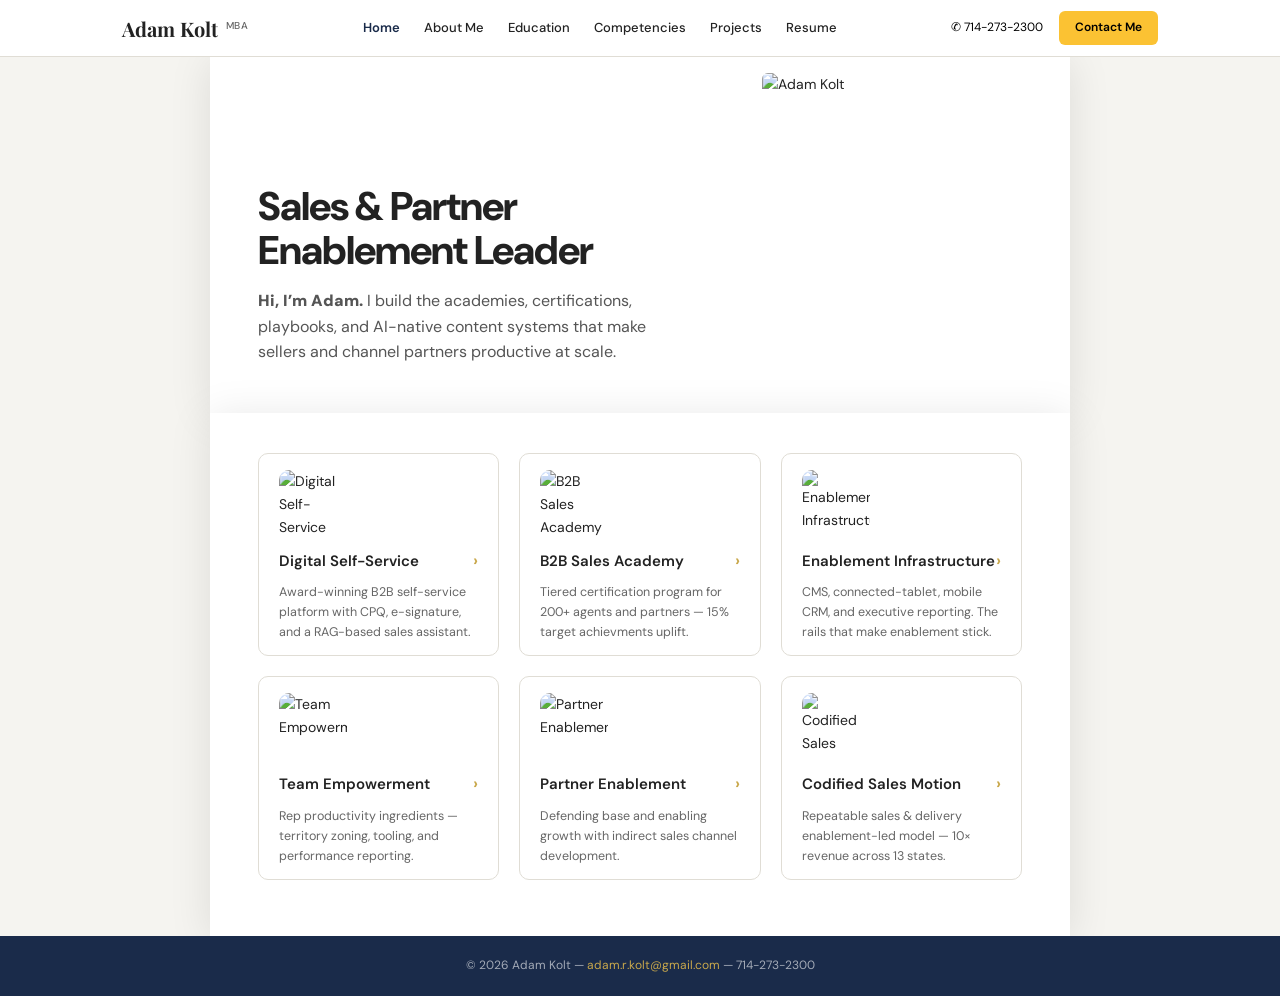
==== commit 1f292269: "Restyle hero heading to DM Sans 800 for a cleaner, heavier look Co-Authored-By: Claude Opus 4.7 <nor" ====
--- a/index.html
+++ b/index.html
@@ -6,7 +6,7 @@
   <meta name="viewport" content="width=device-width, initial-scale=1.0">
   <title>Adam Kolt MBA – Portfolio</title>
   <link
-    href="https://fonts.googleapis.com/css2?family=Playfair+Display:wght@700&family=DM+Sans:wght@300;400;500;600&display=swap"
+    href="https://fonts.googleapis.com/css2?family=Playfair+Display:wght@700&family=DM+Sans:wght@300;400;500;600;700;800&display=swap"
     rel="stylesheet">
   <link rel="stylesheet" href="css/style.css">
 </head>
--- a/css/style.css
+++ b/css/style.css
@@ -871,9 +871,10 @@
 }
 
 .hero-heading {
-  font-family: 'Playfair Display', serif;
-  font-size: 42px;
-  font-weight: 700;
+  font-family: 'DM Sans', sans-serif;
+  font-size: 40px;
+  font-weight: 800;
+  letter-spacing: -0.025em;
   line-height: 1.1;
   color: var(--text);
   margin-bottom: 16px;
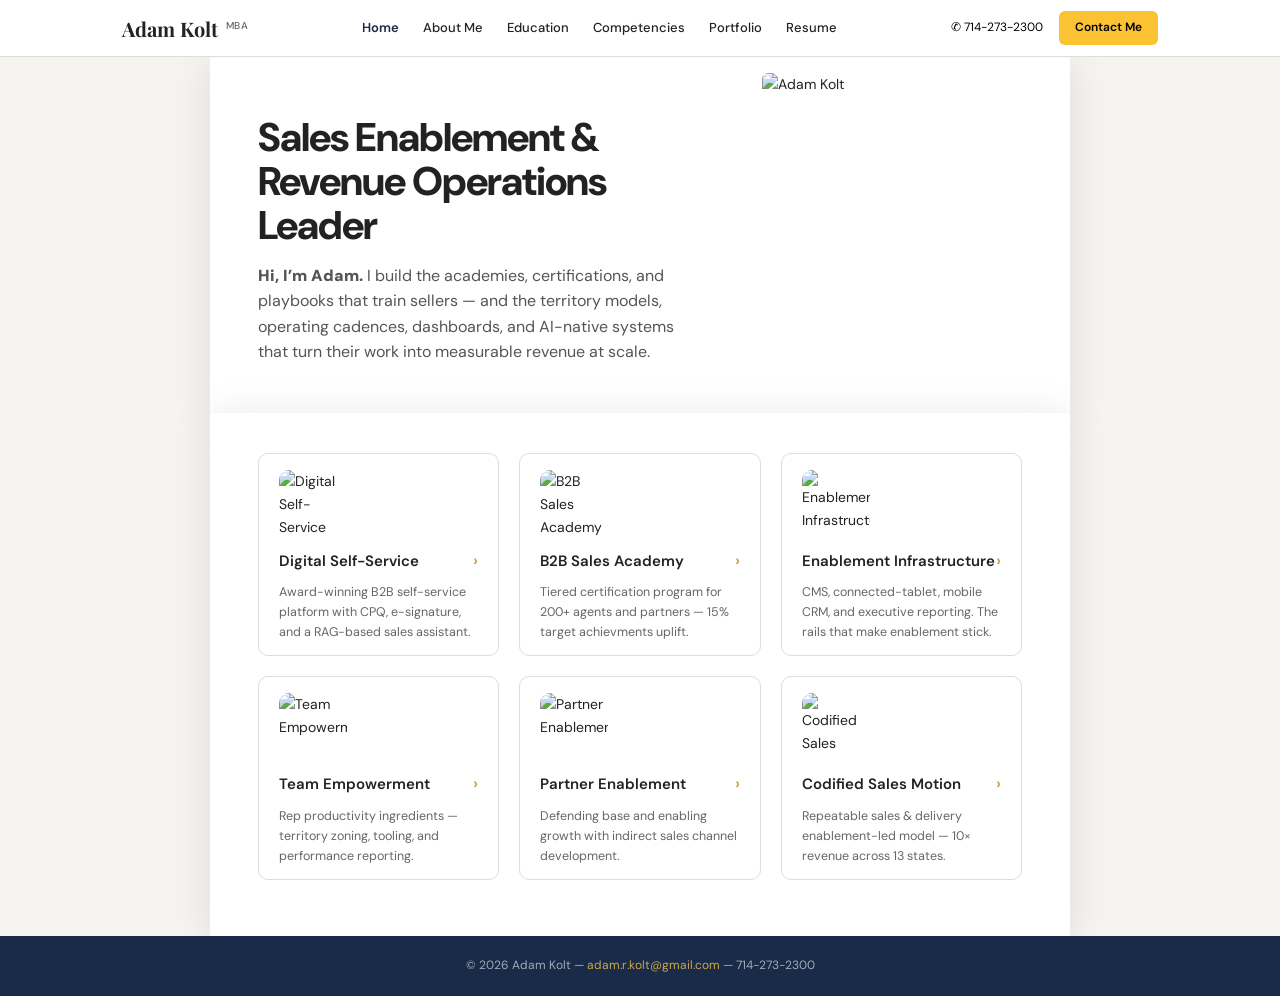
==== commit 716950c8: "Rebrand site as Portfolio; reposition hero to own enablement + RevOps lanes" ====
--- a/index.html
+++ b/index.html
@@ -22,7 +22,7 @@
         <a href="about.html">About Me</a>
         <a href="education.html">Education</a>
         <a href="competencies.html">Competencies</a>
-        <a href="projects/digital-transformation.html">Projects</a>
+        <a href="projects/digital-transformation.html">Portfolio</a>
         <a href="resume.html">Resume</a>
       </nav>
       <div class="header-actions">
@@ -36,10 +36,11 @@
   <div class="hero">
     <div class="hero-inner">
       <div>
-        <h1 class="hero-heading">Sales &amp; Partner Enablement Leader</h1>
+        <h1 class="hero-heading">Sales Enablement &amp; Revenue Operations Leader</h1>
         <p class="hero-sub">
-          <span style="font-weight:900;">Hi, I’m Adam.</span> I build the academies, certifications, playbooks, and
-          AI-native content systems that make sellers and channel partners productive at scale.
+          <span style="font-weight:900;">Hi, I’m Adam.</span> I build the academies, certifications, and playbooks
+          that train sellers — and the territory models, operating cadences, dashboards, and AI-native systems that
+          turn their work into measurable revenue at scale.
         </p>
 
       </div>
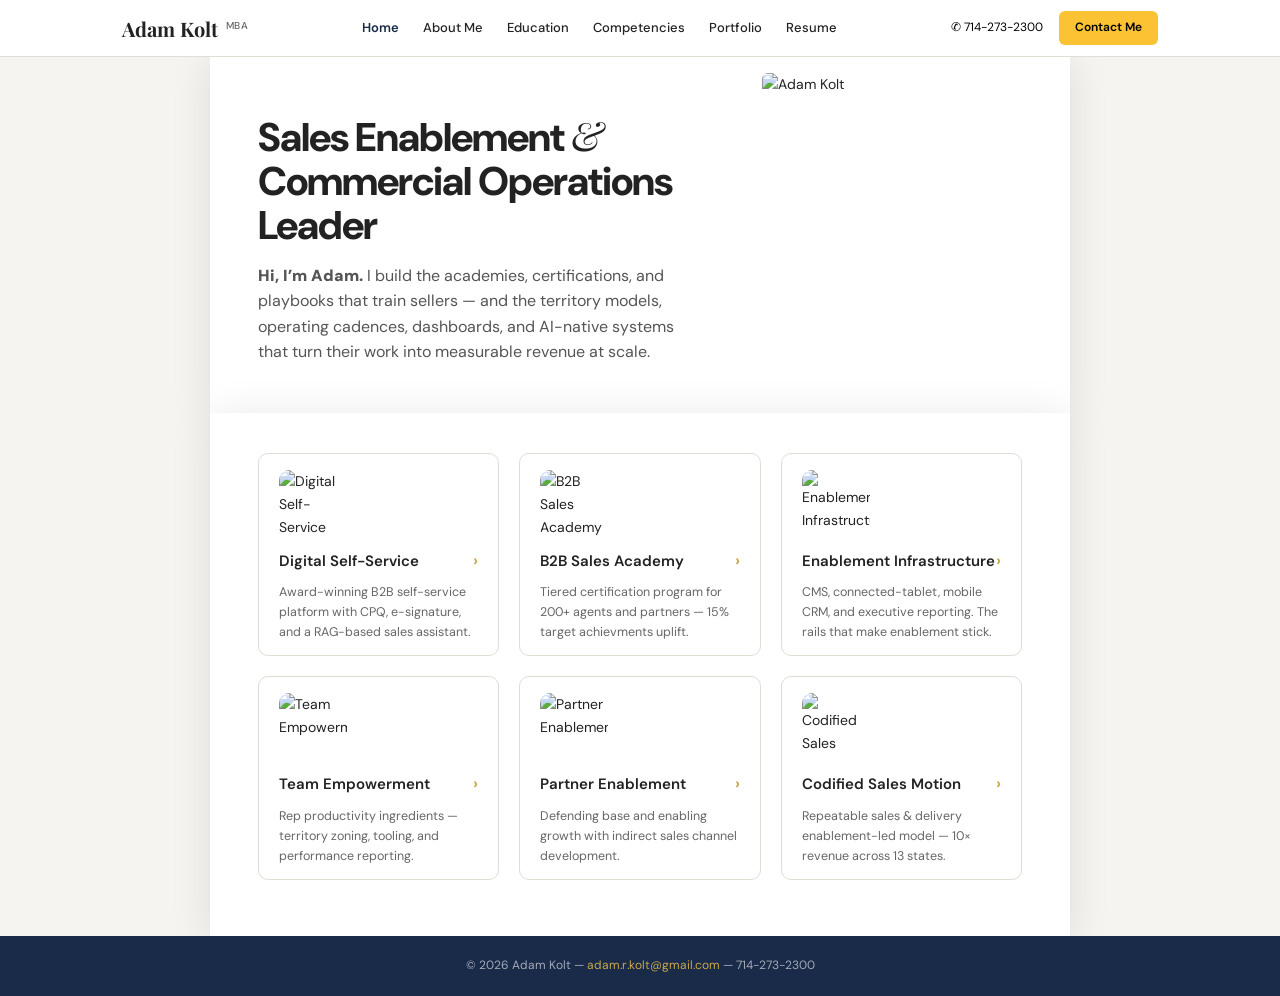
==== commit 8430c88c: "Style hero ampersand in Playfair italic for typographic accent" ====
--- a/index.html
+++ b/index.html
@@ -6,7 +6,7 @@
   <meta name="viewport" content="width=device-width, initial-scale=1.0">
   <title>Adam Kolt MBA – Portfolio</title>
   <link
-    href="https://fonts.googleapis.com/css2?family=Playfair+Display:wght@700&family=DM+Sans:wght@300;400;500;600;700;800&display=swap"
+    href="https://fonts.googleapis.com/css2?family=Playfair+Display:ital,wght@0,700;1,400;1,700&family=DM+Sans:wght@300;400;500;600;700;800&display=swap"
     rel="stylesheet">
   <link rel="stylesheet" href="css/style.css">
 </head>
@@ -36,7 +36,7 @@
   <div class="hero">
     <div class="hero-inner">
       <div>
-        <h1 class="hero-heading">Sales Enablement &amp; Revenue Operations Leader</h1>
+        <h1 class="hero-heading">Sales Enablement <span style="font-family:'Playfair Display',serif;font-style:italic;font-weight:400;">&amp;</span> Commercial Operations Leader</h1>
         <p class="hero-sub">
           <span style="font-weight:900;">Hi, I’m Adam.</span> I build the academies, certifications, and playbooks
           that train sellers — and the territory models, operating cadences, dashboards, and AI-native systems that
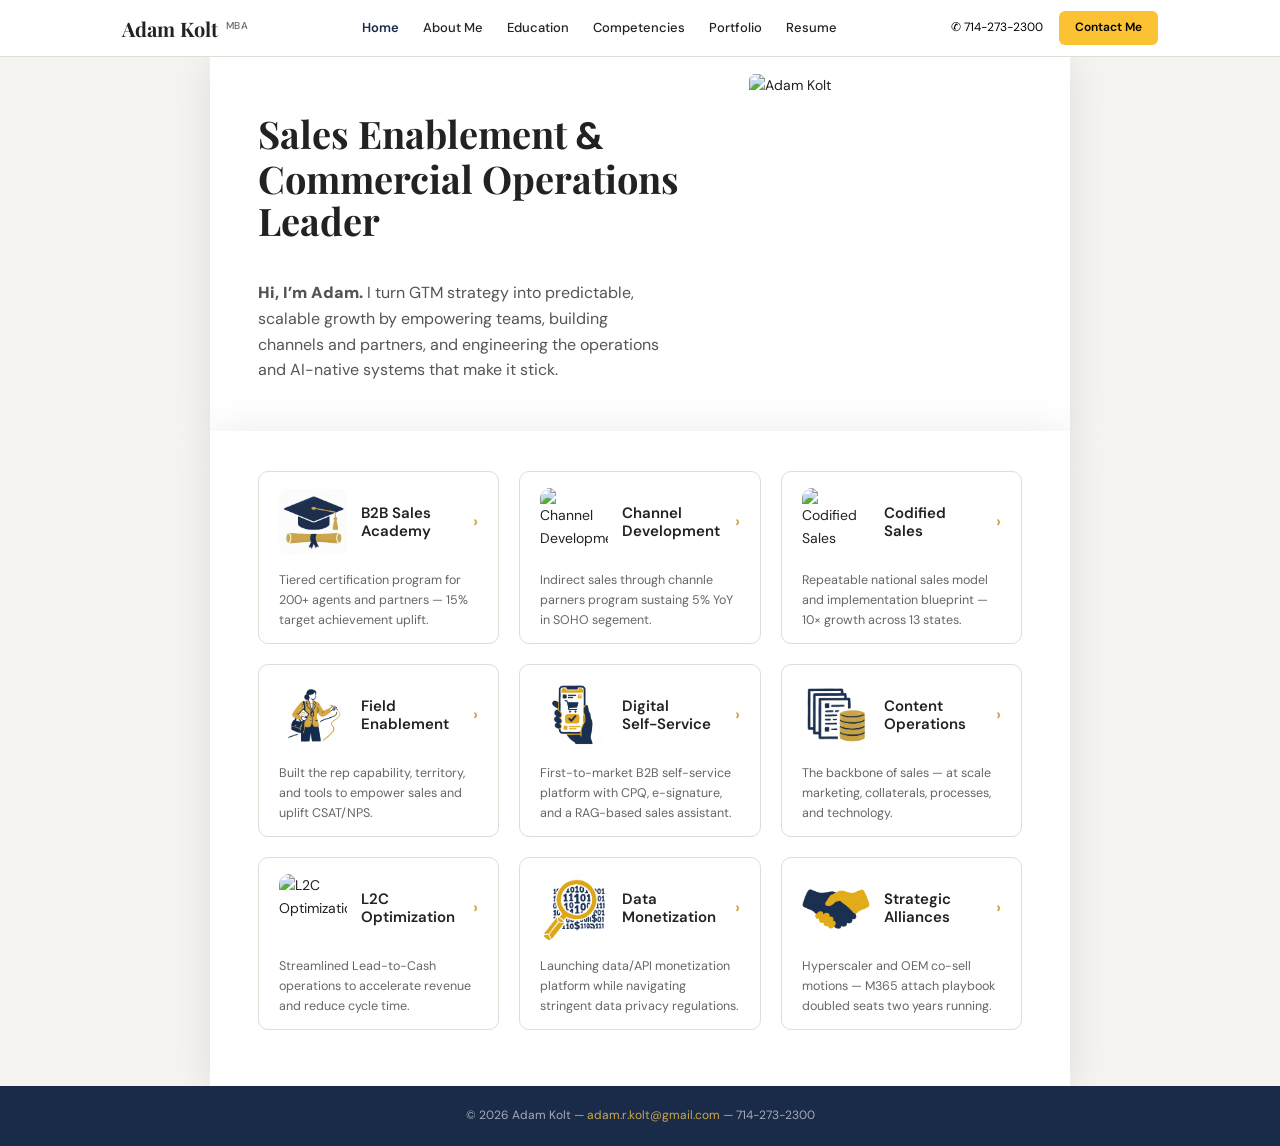
==== commit a65ea609: "Consolidate portfolio: replace projects/ with impact/, refresh PDF, expand icon set Co-Authored-By: " ====
--- a/index.html
+++ b/index.html
@@ -22,7 +22,7 @@
         <a href="about.html">About Me</a>
         <a href="education.html">Education</a>
         <a href="competencies.html">Competencies</a>
-        <a href="projects/digital-transformation.html">Portfolio</a>
+        <a href="impact/b2b-sales-academy.html">Portfolio</a>
         <a href="resume.html">Resume</a>
       </nav>
       <div class="header-actions">
@@ -35,16 +35,19 @@
   <!-- HERO -->
   <div class="hero">
     <div class="hero-inner">
-      <div>
-        <h1 class="hero-heading">Sales Enablement <span style="font-family:'Playfair Display',serif;font-style:italic;font-weight:400;">&amp;</span> Commercial Operations Leader</h1>
+      <div style="padding-top:40px;">
+        <h1 class="hero-heading" style="font-family:'Playfair Display',serif;font-weight:700;font-size:38px;">Sales
+          Enablement <span style="font-family:'DM Sans',sans-serif;font-weight:800;">&amp;</span> Commercial Operations
+          Leader</h1>
+        <br>
         <p class="hero-sub">
-          <span style="font-weight:900;">Hi, I’m Adam.</span> I build the academies, certifications, and playbooks
-          that train sellers — and the territory models, operating cadences, dashboards, and AI-native systems that
-          turn their work into measurable revenue at scale.
+          <span style="font-weight:900;">Hi, I’m Adam.</span> I turn GTM strategy into predictable, scalable growth by
+          empowering teams, building channels and partners, and engineering the operations and AI-native systems that
+          make it stick.
         </p>
 
       </div>
-      <div class="hero-photo">
+      <div class="hero-photo" style="width:273px;height:357px;">
         <img src="images/AdamKolt.JPG" alt="Adam Kolt"
           style="width:100%;height:100%;object-fit:cover;object-position:center top;">
       </div>
@@ -53,84 +56,172 @@
 
   <!-- PROJECT CARDS -->
   <div class="cards-section">
+
+    <!-- ROS SYNOPSIS (teaser → competencies)
+    <a href="competencies.html" style="display:block;text-decoration:none;margin-bottom:24px;">
+      <div
+        style="background:#F7F6F2;border:1px solid var(--border);border-radius:8px;padding:10px 16px;display:flex;align-items:center;gap:14px;flex-wrap:wrap;">
+        <span
+          style="font-size:10px;font-weight:700;color:var(--navy);letter-spacing:1.6px;text-transform:uppercase;line-height:1.25;">The
+          Revenue<br>Operating System</span>
+
+        <span style="color:var(--border);font-size:14px;line-height:1;">|</span>
+        <div style="display:flex;align-items:center;gap:8px;flex:1;flex-wrap:wrap;min-width:0;">
+          <span
+            style="display:inline-flex;align-items:center;background:#fff;border:1px solid var(--border);border-left:2px solid var(--navy);border-radius:3px;padding:11px 10px;font-size:10.5px;font-weight:600;color:var(--navy);text-transform:uppercase;letter-spacing:0.8px;white-space:nowrap;">Strategy</span>
+          <span style="color:var(--muted);font-size:13px;font-weight:700;">&plus;</span>
+          <span
+            style="display:inline-flex;align-items:center;background:#fff;border:1px solid var(--border);border-left:2px solid var(--gold);border-radius:3px;padding:11px 10px;font-size:10.5px;font-weight:600;color:var(--navy);text-transform:uppercase;letter-spacing:0.8px;white-space:nowrap;">Execution</span>
+          <span style="color:var(--muted);font-size:13px;font-weight:700;">&plus;</span>
+          <span
+            style="display:inline-flex;align-items:center;background:#fff;border:1px solid var(--border);border-left:2px solid var(--teal);border-radius:3px;padding:11px 10px;font-size:10.5px;font-weight:600;color:var(--navy);text-transform:uppercase;letter-spacing:0.8px;white-space:nowrap;">Data
+            &amp; AI</span>
+          <span style="color:var(--muted);font-size:13px;font-weight:700;margin:0 2px;">&rarr;</span>
+          <span
+            style="display:inline-flex;align-items:center;text-align:center;background:var(--navy);color:#fff;border-radius:3px;padding:4px 12px;font-size:10.5px;font-weight:700;letter-spacing:1.4px;text-transform:uppercase;line-height:1.25;">Predictable<br>Revenue</span>
+        </div>
+        <span style="font-size:11px;font-weight:600;color:var(--navy);white-space:nowrap;margin-left:auto;">Full model
+          &rsaquo;</span>
+      </div>
+    </a> -->
+
     <div class="cards-grid">
 
-      <!-- Digital Self-Service -->
-      <a href="projects/digital-transformation.html" class="project-card">
-        <div class="card-icon">
-          <img src="images/DT_Icon.png" alt="Digital Self-Service" style="width:100%;height:100%;object-fit:contain;">
-        </div>
-        <div class="card-title">
-          <h3>Digital Self-Service</h3>
-          <span class="card-arrow">›</span>
-        </div>
-        <p class="card-desc">Award-winning B2B self-service platform with CPQ, e-signature, and a RAG-based sales
-          assistant.</p>
-      </a>
-
-      <!-- B2B Sales Academy -->
-      <a href="projects/b2b-sales-academy.html" class="project-card">
-        <div class="card-icon">
-          <img src="images/OO_Icon.png" alt="B2B Sales Academy" style="width:100%;height:100%;object-fit:contain;">
-        </div>
-        <div class="card-title">
-          <h3>B2B Sales Academy</h3>
+      <!-- Row 1: B2B Sales Academy -->
+      <a href="impact/b2b-sales-academy.html" class="project-card">
+        <div class="card-icon">
+          <img src="images/Academy_Icon.png" alt="B2B Sales Academy"
+            style="width:100%;height:100%;object-fit:contain;transform:scale(1.05);">
+        </div>
+        <div class="card-title">
+          <h3>B2B Sales<br>Academy</h3>
           <span class="card-arrow">›</span>
         </div>
         <p class="card-desc">Tiered certification program for 200+ agents and partners — 15%
-          target achievments uplift.</p>
-      </a>
-
-      <!-- Enablement Infrastructure -->
-      <a href="projects/operational-optimization.html" class="project-card">
-        <div class="card-icon">
-          <img src="images/DM_Icon.png" alt="Enablement Infrastructure"
-            style="width:100%;height:100%;object-fit:contain;">
-        </div>
-        <div class="card-title">
-          <h3>Enablement Infrastructure</h3>
-          <span class="card-arrow">›</span>
-        </div>
-        <p class="card-desc">CMS, connected-tablet, mobile CRM, and executive reporting. The rails that
-          make enablement stick.</p>
-      </a>
-
-      <!-- Team Empowerment -->
-      <a href="projects/sales-enablement.html" class="project-card">
-        <div class="card-icon">
-          <img src="images/OO_Icon.png" alt="Team Empowerment" style="width:100%;height:100%;object-fit:contain;">
-        </div>
-        <div class="card-title">
-          <h3>Team Empowerment</h3>
-          <span class="card-arrow">›</span>
-        </div>
-        <p class="card-desc">Rep productivity ingredients — territory zoning, tooling, and performance reporting.</p>
-      </a>
-
-      <!-- Partner Enablement -->
-      <a href="projects/b2b2c-platform.html" class="project-card">
-        <div class="card-icon">
-          <img src="images/BBC_Icon.png" alt="Partner Enablement" style="width:100%;height:100%;object-fit:contain;">
-        </div>
-        <div class="card-title">
-          <h3>Partner Enablement</h3>
-          <span class="card-arrow">›</span>
-        </div>
-        <p class="card-desc">Defending base and enabling growth with indirect sales channel development.</p>
-      </a>
-
-      <!-- Codified Sales Motion -->
-      <a href="projects/commercial-software.html" class="project-card">
-        <div class="card-icon">
-          <img src="images/CS_Icon.png" alt="Codified Sales Motion" style="width:100%;height:100%;object-fit:contain;">
-        </div>
-        <div class="card-title">
-          <h3>Codified Sales Motion</h3>
-          <span class="card-arrow">›</span>
-        </div>
-        <p class="card-desc">Repeatable sales & delivery enablement-led model — 10× revenue
+          target achievement uplift.</p>
+      </a>
+
+      <!-- Row 1: Channel Development -->
+      <a href="impact/channel-development.html" class="project-card">
+        <div class="card-icon">
+          <img src="images/BBC_Icon.png" alt="Channel Development" style="width:100%;height:100%;object-fit:contain;">
+        </div>
+        <div class="card-title">
+          <h3>Channel<br>Development</h3>
+          <span class="card-arrow">›</span>
+        </div>
+        <p class="card-desc">Indirect sales through channle parners program sustaing 5% YoY in SOHO segement.</p>
+      </a>
+
+      <!-- Row 1: Codified Sales -->
+      <a href="impact/codified-sales.html" class="project-card">
+        <div class="card-icon">
+          <img src="images/CS_Icon.png" alt="Codified Sales" style="width:100%;height:100%;object-fit:contain;">
+        </div>
+        <div class="card-title">
+          <h3>Codified<br>Sales</h3>
+          <span class="card-arrow">›</span>
+        </div>
+        <p class="card-desc">Repeatable national sales model and implementation blueprint — 10× growth
           across 13 states.</p>
       </a>
+
+      <!-- Row 2: Field Enablement -->
+      <a href="impact/field-enablement.html" class="project-card">
+        <div class="card-icon">
+          <img src="images/Field_Icon.png" alt="Field Enablement" style="width:100%;height:100%;object-fit:contain;">
+        </div>
+        <div class="card-title">
+          <h3>Field<br>Enablement</h3>
+          <span class="card-arrow">›</span>
+        </div>
+        <p class="card-desc">Built the rep capability, territory, and tools to empower sales and uplift CSAT/NPS.</p>
+      </a>
+
+      <!-- Row 2: Digital Self-Service -->
+      <a href="impact/digital-self-service.html" class="project-card">
+        <div class="card-icon">
+          <img src="images/Digital_Service_Icone.png" alt="Digital Self-Service"
+            style="width:100%;height:100%;object-fit:contain;">
+        </div>
+        <div class="card-title">
+          <h3>Digital<br>Self-Service</h3>
+          <span class="card-arrow">›</span>
+        </div>
+        <p class="card-desc">First-to-market B2B self-service platform with CPQ, e-signature, and a
+          RAG-based sales assistant.</p>
+      </a>
+
+      <!-- Row 2: Content Operations -->
+      <a href="impact/content-operations.html" class="project-card">
+        <div class="card-icon">
+          <img src="images/Content_Icon.png" alt="Content Operations"
+            style="width:100%;height:100%;object-fit:contain;">
+        </div>
+        <div class="card-title">
+          <h3>Content<br>Operations</h3>
+          <span class="card-arrow">›</span>
+        </div>
+        <p class="card-desc">The backbone of sales — at scale marketing, collaterals, processes, and technology.</p>
+      </a>
+
+      <!-- Row 3: L2C Optimization -->
+      <a href="impact/L2C-Optimization.html" class="project-card">
+        <div class="card-icon">
+          <img src="images/MC_Icon.png" alt="L2C Optimization" style="width:100%;height:100%;object-fit:contain;">
+        </div>
+        <div class="card-title">
+          <h3>L2C<br>Optimization</h3>
+          <span class="card-arrow">›</span>
+        </div>
+        <p class="card-desc">Streamlined Lead-to-Cash operations to accelerate revenue and reduce cycle time.</p>
+      </a>
+
+      <!-- Row 3: Data Monetization -->
+      <a href="impact/data-monetization.html" class="project-card">
+        <div class="card-icon">
+          <img src="images/Data_Monetization_Icon.png" alt="Data Monetization"
+            style="width:100%;height:100%;object-fit:contain;">
+        </div>
+        <div class="card-title">
+          <h3>Data<br>Monetization</h3>
+          <span class="card-arrow">›</span>
+        </div>
+        <p class="card-desc">Launching data/API monetization platform while navigating stringent data privacy
+          regulations.
+        </p>
+      </a>
+
+      <!-- Row 3: Strategic Alliances -->
+      <a href="impact/Strategic-Alliances.html" class="project-card">
+        <div class="card-icon">
+          <img src="images/Partnership_Icon.png" alt="Strategic Alliances"
+            style="width:100%;height:100%;object-fit:contain;">
+        </div>
+        <div class="card-title">
+          <h3>Strategic<br>Alliances</h3>
+          <span class="card-arrow">›</span>
+        </div>
+        <p class="card-desc">Hyperscaler and OEM co-sell motions — M365 attach playbook doubled seats two years running.
+        </p>
+      </a>
+
+      <!-- Mission Critical (hidden from home grid; reachable via Impact sub-nav) -->
+      <!--
+      <a href="impact/mission-critical.html" class="project-card">
+        <div class="card-icon">
+          <img src="images/MC_Icon.png" alt="Mission Critical" style="width:100%;height:100%;object-fit:contain;">
+        </div>
+        <div class="card-title">
+          <h3>Mission Critical</h3>
+          <span class="card-arrow">›</span>
+        </div>
+        <p class="card-desc">Delivered a $50M global network program across 110 diplomatic missions — capturing an
+          additional 3% in net profit through partner optimization.</p>
+      </a>
+      -->
+
+
 
     </div>
   </div>
--- a/css/style.css
+++ b/css/style.css
@@ -239,6 +239,7 @@
   display: flex;
   gap: 10px;
   padding: 10px 0;
+  border-bottom: 1px solid var(--border);
   font-size: 14px;
   line-height: 1.65;
   align-items: flex-start;
@@ -483,6 +484,7 @@
 .right-bullet {
   display: flex; gap: 10px;
   padding: 9px 0;
+  border-bottom: 1px solid var(--border);
   font-size: 14px; line-height: 1.65;
   align-items: flex-start;
 }
@@ -623,7 +625,7 @@
 }
 
 /* ── NUMBERED SECTION HEADER ── */
-.num-section { margin: 20px 0 8px; }
+.num-section { margin: 28px 0 8px; }
 
 .num-section h3 {
   font-size: 14px;
@@ -871,10 +873,9 @@
 }
 
 .hero-heading {
-  font-family: 'DM Sans', sans-serif;
-  font-size: 40px;
-  font-weight: 800;
-  letter-spacing: -0.025em;
+  font-family: 'Playfair Display', serif;
+  font-size: 42px;
+  font-weight: 700;
   line-height: 1.1;
   color: var(--text);
   margin-bottom: 16px;
@@ -965,6 +966,21 @@
   font-size: 12.5px;
   color: var(--muted);
   line-height: 1.6;
+}
+
+/* Homepage cards: icon left, two-line title right, desc below */
+.cards-grid .project-card {
+  display: grid;
+  grid-template-columns: 68px 1fr;
+  column-gap: 14px;
+  align-items: center;
+}
+.cards-grid .project-card .card-icon { margin-bottom: 0; }
+.cards-grid .project-card .card-title { margin-bottom: 0; }
+.cards-grid .project-card .card-title h3 { line-height: 1.2; }
+.cards-grid .project-card .card-desc {
+  grid-column: 1 / -1;
+  margin-top: 14px;
 }
 
 /* ── ABOUT PAGE ── */
